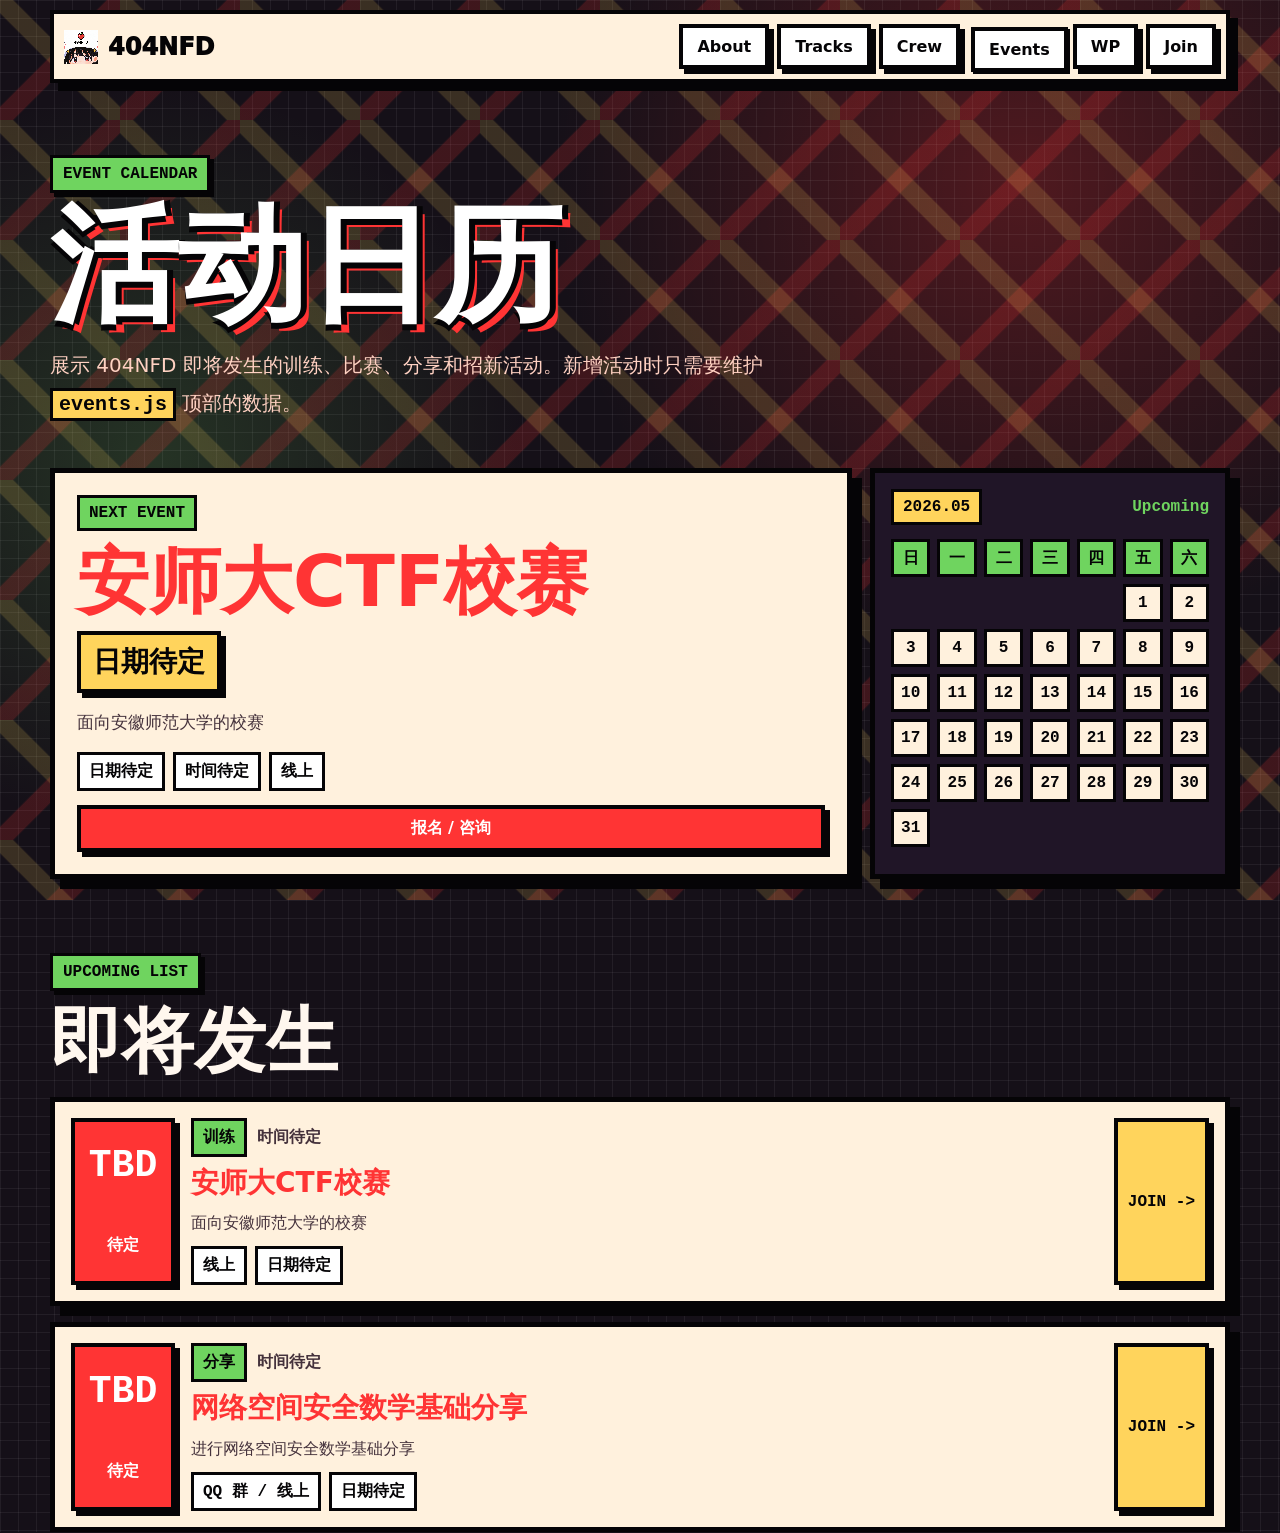
==== pages/events.html @ e7f1b1f6 "Deploy new 404NFD website" ====
<!doctype html>
<html lang="zh-CN">
  <head>
    <meta charset="UTF-8" />
    <meta name="viewport" content="width=device-width, initial-scale=1.0" />
    <meta name="description" content="404NFD CTF Team events calendar. 404NFD 战队活动日历。" />
    <meta name="theme-color" content="#151018" />
    <title>404NFD | Events</title>
    <link rel="icon" href="../assets/favicon.ico" />
    <link rel="stylesheet" href="../styles/main.css" />
    <script src="../scripts/events.js" defer></script>
  </head>
  <body>
    <header class="topbar">
      <a class="brand" href="../index.html" aria-label="404NFD home">
        <img src="../assets/favicon.ico" alt="" />
        <span>404NFD</span>
      </a>
      <nav aria-label="主导航">
        <a href="about.html">About</a>
        <a href="tracks.html">Tracks</a>
        <a href="members.html">Crew</a>
        <a href="events.html" aria-current="page">Events</a>
        <a href="wp.html">WP</a>
        <a href="join.html">Join</a>
      </nav>
    </header>

    <main>
      <section class="page-hero">
        <p class="chip">EVENT CALENDAR</p>
        <h1>活动日历</h1>
        <p class="lead">
          展示 404NFD 即将发生的训练、比赛、分享和招新活动。新增活动时只需要维护
          <code>events.js</code> 顶部的数据。
        </p>
      </section>

      <section class="event-dashboard">
        <article class="next-event" id="nextEvent" aria-live="polite"></article>
        <aside class="calendar-card">
          <div class="calendar-head">
            <span id="calendarMonth">----</span>
            <strong>Upcoming</strong>
          </div>
          <div class="calendar-grid" id="calendarGrid" aria-label="本月活动日历"></div>
        </aside>
      </section>

      <section class="events-section">
        <div class="section-title">
          <p class="chip">UPCOMING LIST</p>
          <h2>即将发生</h2>
        </div>
        <div class="event-list" id="eventList" aria-live="polite"></div>
      </section>
    </main>
  </body>
</html>
---- styles/main.css ----
:root {
  color-scheme: dark;
  --bg: #151018;
  --ink: #fff7ee;
  --muted: #ffd1c2;
  --red: #ff3434;
  --green: #6fd45f;
  --yellow: #ffd45c;
  --black: #050406;
  --line: #050406;
}

* {
  box-sizing: border-box;
}

html {
  scroll-behavior: smooth;
}

body {
  margin: 0;
  font-family: "Microsoft YaHei", "PingFang SC", system-ui, sans-serif;
  color: var(--ink);
  background:
    linear-gradient(90deg, rgba(255, 255, 255, 0.06) 1px, transparent 1px),
    linear-gradient(rgba(255, 255, 255, 0.06) 1px, transparent 1px),
    radial-gradient(circle at 80% 12%, rgba(255, 52, 52, 0.25), transparent 28%),
    radial-gradient(circle at 12% 30%, rgba(111, 212, 95, 0.18), transparent 24%),
    var(--bg);
  background-size: 18px 18px, 18px 18px, auto, auto, auto;
}

body::before {
  position: fixed;
  inset: 0;
  z-index: -1;
  pointer-events: none;
  content: "";
  background-image:
    linear-gradient(45deg, transparent 44%, rgba(255, 212, 92, 0.16) 45%, rgba(255, 212, 92, 0.16) 55%, transparent 56%),
    linear-gradient(-45deg, transparent 44%, rgba(255, 52, 52, 0.18) 45%, rgba(255, 52, 52, 0.18) 55%, transparent 56%);
  background-size: 120px 120px;
  image-rendering: pixelated;
}

a {
  color: inherit;
  text-decoration: none;
}

.topbar,
main {
  width: min(1180px, calc(100% - 28px));
  margin: 0 auto;
}

.topbar {
  position: sticky;
  top: 10px;
  z-index: 10;
  display: flex;
  align-items: center;
  justify-content: space-between;
  gap: 16px;
  padding: 10px;
  border: 4px solid var(--line);
  background: #fff1dd;
  color: var(--black);
  box-shadow: 8px 8px 0 var(--black);
}

.brand {
  display: inline-flex;
  align-items: center;
  gap: 10px;
  font-weight: 950;
  font-size: 24px;
}

.brand img {
  width: 34px;
  height: 34px;
  image-rendering: pixelated;
}

nav {
  display: flex;
  flex-wrap: wrap;
  gap: 8px;
}

nav a,
.btn {
  display: inline-flex;
  align-items: center;
  justify-content: center;
  min-height: 42px;
  padding: 9px 14px;
  border: 4px solid var(--line);
  background: #fff;
  color: var(--black);
  font-weight: 900;
  box-shadow: 5px 5px 0 var(--line);
  transition: transform 120ms ease, box-shadow 120ms ease;
}

nav a:hover,
nav a[aria-current="page"],
.btn:hover {
  transform: translate(3px, 3px);
  box-shadow: 2px 2px 0 var(--line);
}

.hero {
  display: grid;
  grid-template-columns: minmax(0, 1fr) minmax(310px, 0.78fr);
  align-items: center;
  gap: clamp(28px, 6vw, 72px);
  min-height: 78vh;
  padding: 70px 0 44px;
}

.chip {
  display: inline-flex;
  width: fit-content;
  margin: 0 0 14px;
  padding: 7px 10px;
  border: 3px solid var(--line);
  background: var(--green);
  color: var(--black);
  font-family: Consolas, monospace;
  font-weight: 900;
  box-shadow: 4px 4px 0 var(--line);
}

h1,
h2,
p {
  overflow-wrap: anywhere;
}

h1 {
  margin: 0;
  color: #fff;
  font-family: Impact, Haettenschweiler, "Arial Black", sans-serif;
  font-size: clamp(68px, 15vw, 176px);
  line-height: 0.86;
  text-shadow:
    6px 0 0 var(--black),
    0 6px 0 var(--black),
    8px 8px 0 var(--red);
}

h2 {
  margin: 0;
  font-size: clamp(32px, 6vw, 72px);
  line-height: 1;
}

.lead {
  max-width: 720px;
  margin: 24px 0 0;
  color: var(--muted);
  font-size: clamp(16px, 2vw, 20px);
  line-height: 1.9;
}

.page-hero {
  padding: 82px 0 10px;
}

.page-hero.compact {
  display: grid;
  gap: 14px;
}

.page-hero h1 {
  margin: 0;
  color: #fff;
  font-family: Impact, Haettenschweiler, "Arial Black", sans-serif;
  font-size: clamp(54px, 12vw, 128px);
  line-height: 0.9;
  text-shadow:
    6px 0 0 var(--black),
    0 6px 0 var(--black),
    8px 8px 0 var(--red);
}

.actions {
  display: flex;
  flex-wrap: wrap;
  gap: 14px;
  margin-top: 28px;
}

.btn.primary {
  background: var(--red);
  color: white;
}

.game-card,
.about-panel,
.about-cards article,
.skill-grid article,
.member-card,
.next-event,
.calendar-card,
.event-card,
.wp-summary,
.wp-guide,
.wp-card,
.join {
  border: 5px solid var(--line);
  box-shadow: 10px 10px 0 var(--line);
}

.game-card {
  position: relative;
  overflow: hidden;
  padding: 14px;
  background: #fff1dd;
  color: var(--black);
}

.game-card img {
  display: block;
  width: 100%;
  aspect-ratio: 1;
  object-fit: cover;
  object-position: top center;
  border: 4px solid var(--line);
  image-rendering: pixelated;
}

.screen-lines {
  position: absolute;
  inset: 0;
  pointer-events: none;
  background: repeating-linear-gradient(0deg, rgba(0, 0, 0, 0.09), rgba(0, 0, 0, 0.09) 2px, transparent 2px, transparent 8px);
  mix-blend-mode: multiply;
}

.hp {
  display: grid;
  gap: 8px;
  margin-top: 14px;
  font-family: Consolas, monospace;
  font-weight: 900;
}

.hp i {
  display: block;
  height: 18px;
  border: 3px solid var(--line);
  background: linear-gradient(90deg, var(--red) 72%, #fff 72%);
}

.mini-stats {
  display: flex;
  flex-wrap: wrap;
  gap: 8px;
  margin-top: 12px;
}

.mini-stats span {
  padding: 7px 9px;
  border: 3px solid var(--line);
  background: var(--yellow);
  font-family: Consolas, monospace;
  font-weight: 900;
}

.about-panel {
  display: grid;
  grid-template-columns: minmax(0, 1.05fr) minmax(280px, 0.95fr);
  gap: 18px;
  padding: 18px;
  background: #fff1dd;
  color: var(--black);
}

.about-intro {
  display: grid;
  align-content: start;
  gap: 16px;
}

.about-intro h2 {
  color: var(--red);
}

.about-intro p {
  margin: 0;
  font-size: 17px;
  line-height: 1.85;
}

.about-intro blockquote {
  display: grid;
  gap: 8px;
  margin: 0;
  padding: 16px;
  border: 4px solid var(--line);
  background: #fff;
  box-shadow: 6px 6px 0 var(--line);
  font-size: 20px;
}

.about-intro blockquote strong {
  color: var(--red);
  font-family: Consolas, monospace;
}

.about-cards {
  display: grid;
  gap: 14px;
}

.about-cards article {
  padding: 16px;
  background: #201527;
  color: var(--ink);
}

.about-cards span {
  display: inline-flex;
  margin-bottom: 10px;
  padding: 6px 9px;
  border: 3px solid var(--line);
  background: var(--yellow);
  color: var(--black);
  font-family: Consolas, monospace;
  font-weight: 900;
}

.about-cards ul {
  display: grid;
  gap: 8px;
  margin: 0;
  padding-left: 22px;
  color: var(--muted);
  line-height: 1.7;
}

.teacher-card {
  display: flex;
  align-items: center;
  justify-content: space-between;
  gap: 16px;
  flex-wrap: wrap;
}

.teacher-card strong {
  color: var(--green);
  font-size: 24px;
}

.grid-section,
.crew-section,
.events-section,
.wp-section,
.join {
  margin-top: 74px;
}

.section-title {
  margin-bottom: 20px;
}

.skill-grid {
  display: grid;
  grid-template-columns: repeat(3, minmax(0, 1fr));
  gap: 18px;
}

.skill-grid article {
  min-height: 150px;
  padding: 18px;
  background: #fff1dd;
  color: var(--black);
}

.skill-grid b {
  display: block;
  color: var(--red);
  font-family: Consolas, monospace;
  font-size: 36px;
}

.skill-grid span {
  display: block;
  margin-top: 12px;
  font-weight: 800;
  line-height: 1.65;
}

.member-grid {
  display: grid;
  grid-template-columns: repeat(3, minmax(0, 1fr));
  gap: 18px;
}

.member-card {
  display: grid;
  grid-template-rows: auto 1fr;
  min-height: 310px;
  overflow: hidden;
  background: #fff1dd;
  color: var(--black);
  transition: transform 120ms ease, box-shadow 120ms ease;
}

a.member-card:hover {
  transform: translate(4px, 4px);
  box-shadow: 6px 6px 0 var(--line);
}

.avatar-frame {
  position: relative;
  display: grid;
  place-items: center;
  min-height: 178px;
  border-bottom: 5px solid var(--line);
  overflow: hidden;
  background:
    linear-gradient(90deg, rgba(0, 0, 0, 0.08) 1px, transparent 1px),
    linear-gradient(rgba(0, 0, 0, 0.08) 1px, transparent 1px),
    #fff;
  background-size: 16px 16px;
}

.avatar-frame::after {
  position: absolute;
  inset: 0;
  pointer-events: none;
  content: "";
  background: repeating-linear-gradient(0deg, rgba(0, 0, 0, 0.08), rgba(0, 0, 0, 0.08) 2px, transparent 2px, transparent 7px);
}

.avatar-frame img {
  position: relative;
  z-index: 1;
  width: 100%;
  height: 100%;
  min-height: 178px;
  object-fit: cover;
  image-rendering: pixelated;
}

.avatar-fallback {
  position: absolute;
  z-index: 0;
  display: grid;
  place-items: center;
  width: 92px;
  height: 92px;
  border: 5px solid var(--line);
  background: var(--red);
  color: #fff;
  font-family: Consolas, monospace;
  font-size: 42px;
  font-weight: 900;
}

.member-body {
  display: grid;
  align-content: start;
  gap: 10px;
  padding: 16px;
}

.member-topline {
  display: flex;
  align-items: center;
  justify-content: space-between;
  gap: 10px;
}

.member-name {
  margin: 0;
  color: var(--red);
  font-size: 24px;
  line-height: 1.15;
}

.member-role {
  padding: 5px 8px;
  border: 3px solid var(--line);
  background: var(--green);
  color: var(--black);
  font-family: Consolas, monospace;
  font-size: 13px;
  font-weight: 900;
  white-space: nowrap;
}

.member-bio {
  margin: 0;
  color: #45323c;
  line-height: 1.72;
}

.member-tags {
  display: flex;
  flex-wrap: wrap;
  gap: 8px;
  margin-top: 4px;
}

.member-tags span {
  padding: 5px 8px;
  border: 3px solid var(--line);
  background: var(--yellow);
  color: var(--black);
  font-family: Consolas, monospace;
  font-size: 13px;
  font-weight: 900;
}

.member-more {
  margin-top: 4px;
  color: var(--red);
  font-family: Consolas, monospace;
  font-weight: 900;
}

.member-empty {
  padding: 18px;
  border: 5px solid var(--line);
  background: #fff1dd;
  color: var(--black);
  box-shadow: 10px 10px 0 var(--line);
}

.crew-gate {
  display: grid;
  gap: 12px;
  padding: 22px;
  border: 5px solid var(--line);
  background: #fff1dd;
  color: var(--black);
  box-shadow: 10px 10px 0 var(--line);
  transition: transform 120ms ease, box-shadow 120ms ease;
}

.crew-gate:hover {
  transform: translate(4px, 4px);
  box-shadow: 6px 6px 0 var(--line);
}

.crew-gate span {
  width: fit-content;
  padding: 6px 9px;
  border: 3px solid var(--line);
  background: var(--green);
  color: var(--black);
  font-family: Consolas, monospace;
  font-weight: 900;
}

.crew-gate strong {
  color: var(--red);
  font-size: clamp(28px, 5vw, 56px);
  line-height: 1;
}

.crew-gate p {
  max-width: 760px;
  margin: 0;
  color: #45323c;
  line-height: 1.75;
}

.crew-gate code,
.page-hero code {
  padding: 2px 6px;
  border: 3px solid var(--line);
  background: var(--yellow);
  color: var(--black);
  font-family: Consolas, monospace;
  font-weight: 900;
}

.event-dashboard {
  display: grid;
  grid-template-columns: minmax(0, 1fr) minmax(280px, 360px);
  gap: 18px;
  margin-top: 34px;
}

.next-event {
  display: grid;
  align-content: start;
  gap: 14px;
  min-height: 320px;
  padding: 22px;
  background: #fff1dd;
  color: var(--black);
}

.event-label,
.event-topline span {
  width: fit-content;
  padding: 6px 9px;
  border: 3px solid var(--line);
  background: var(--green);
  color: var(--black);
  font-family: Consolas, monospace;
  font-weight: 900;
}

.next-event h2 {
  color: var(--red);
}

.next-event p {
  margin: 0;
  color: #45323c;
  font-size: 17px;
  line-height: 1.8;
}

.event-countdown {
  width: fit-content;
  padding: 8px 12px;
  border: 4px solid var(--line);
  background: var(--yellow);
  color: var(--black);
  font-family: Consolas, monospace;
  font-size: 28px;
  font-weight: 900;
  box-shadow: 5px 5px 0 var(--line);
}

.event-meta {
  display: flex;
  flex-wrap: wrap;
  gap: 8px;
}

.event-meta span {
  padding: 6px 9px;
  border: 3px solid var(--line);
  background: #fff;
  color: var(--black);
  font-family: Consolas, monospace;
  font-weight: 900;
}

.calendar-card {
  padding: 16px;
  background: #201527;
}

.calendar-head {
  display: flex;
  align-items: center;
  justify-content: space-between;
  gap: 12px;
  margin-bottom: 14px;
  font-family: Consolas, monospace;
  font-weight: 900;
}

.calendar-head span {
  padding: 6px 9px;
  border: 3px solid var(--line);
  background: var(--yellow);
  color: var(--black);
}

.calendar-head strong {
  color: var(--green);
}

.calendar-grid {
  display: grid;
  grid-template-columns: repeat(7, minmax(0, 1fr));
  gap: 7px;
}

.calendar-grid b,
.calendar-cell {
  display: grid;
  place-items: center;
  min-height: 38px;
  border: 3px solid var(--line);
  background: #fff1dd;
  color: var(--black);
  font-family: Consolas, monospace;
  font-weight: 900;
}

.calendar-grid b {
  background: var(--green);
}

.calendar-cell.muted {
  opacity: 0;
}

.calendar-cell.active {
  background: var(--red);
  color: #fff;
  box-shadow: 0 0 0 3px var(--yellow) inset;
}

.event-list {
  display: grid;
  gap: 16px;
}

.event-card {
  display: grid;
  grid-template-columns: 104px minmax(0, 1fr) auto;
  gap: 16px;
  align-items: stretch;
  padding: 16px;
  background: #fff1dd;
  color: var(--black);
}

.event-date {
  display: grid;
  place-items: center;
  min-height: 92px;
  border: 4px solid var(--line);
  background: var(--red);
  color: #fff;
  font-family: Consolas, monospace;
  box-shadow: 5px 5px 0 var(--line);
}

.event-date strong {
  font-size: 38px;
  line-height: 1;
}

.event-date span {
  font-weight: 900;
}

.event-body {
  display: grid;
  gap: 10px;
}

.event-topline {
  display: flex;
  align-items: center;
  gap: 10px;
  flex-wrap: wrap;
}

.event-topline time {
  color: #45323c;
  font-family: Consolas, monospace;
  font-weight: 900;
}

.event-body h3 {
  margin: 0;
  color: var(--red);
  font-size: 28px;
  line-height: 1.15;
}

.event-body p {
  margin: 0;
  color: #45323c;
  line-height: 1.72;
}

.event-link {
  display: grid;
  place-items: center;
  min-width: 92px;
  padding: 10px;
  border: 4px solid var(--line);
  background: var(--yellow);
  color: var(--black);
  font-family: Consolas, monospace;
  font-weight: 900;
  text-align: center;
  box-shadow: 5px 5px 0 var(--line);
  transition: transform 120ms ease, box-shadow 120ms ease;
}

.event-link:hover {
  transform: translate(3px, 3px);
  box-shadow: 2px 2px 0 var(--line);
}

.wp-dashboard {
  display: grid;
  grid-template-columns: minmax(0, 1fr) minmax(280px, 360px);
  gap: 18px;
  margin-top: 34px;
}

.wp-summary,
.wp-guide,
.wp-card {
  background: #fff1dd;
  color: var(--black);
}

.wp-summary {
  display: grid;
  align-content: start;
  gap: 14px;
  min-height: 260px;
  padding: 22px;
}

.wp-label,
.wp-guide span,
.wp-card-top span {
  width: fit-content;
  padding: 6px 9px;
  border: 3px solid var(--line);
  background: var(--green);
  color: var(--black);
  font-family: Consolas, monospace;
  font-weight: 900;
}

.wp-summary h2 {
  color: var(--red);
}

.wp-summary p,
.wp-card p {
  margin: 0;
  color: #45323c;
  line-height: 1.75;
}

.wp-stats,
.wp-meta {
  display: flex;
  flex-wrap: wrap;
  gap: 8px;
}

.wp-stats span,
.wp-meta span {
  padding: 6px 9px;
  border: 3px solid var(--line);
  background: #fff;
  color: var(--black);
  font-family: Consolas, monospace;
  font-weight: 900;
}

.wp-guide {
  display: grid;
  align-content: start;
  gap: 14px;
  padding: 18px;
  background: #201527;
  color: var(--ink);
}

.wp-guide strong {
  color: var(--green);
  font-size: 28px;
}

.wp-guide ol {
  display: grid;
  gap: 10px;
  margin: 0;
  padding-left: 22px;
  color: var(--muted);
  line-height: 1.7;
}

.wp-guide code {
  padding: 2px 6px;
  border: 3px solid var(--line);
  background: var(--yellow);
  color: var(--black);
  font-family: Consolas, monospace;
  font-weight: 900;
}

.wp-grid {
  display: grid;
  grid-template-columns: repeat(2, minmax(0, 1fr));
  gap: 18px;
}

.wp-grid.featured {
  grid-template-columns: 1fr;
}

.wp-card {
  display: grid;
  align-content: start;
  gap: 12px;
  padding: 18px;
}

.wp-card-top {
  display: flex;
  align-items: center;
  justify-content: space-between;
  gap: 12px;
  flex-wrap: wrap;
}

.wp-card-top strong {
  color: #45323c;
  font-family: Consolas, monospace;
}

.wp-card h3 {
  margin: 0;
  color: var(--red);
  font-size: 28px;
  line-height: 1.15;
}

.wp-reader {
  margin: 42px 0 70px;
  padding: clamp(18px, 4vw, 34px);
  border: 5px solid var(--line);
  background: #fff1dd;
  color: var(--black);
  box-shadow: 10px 10px 0 var(--line);
}

.wp-reader h2,
.wp-reader h3,
.wp-reader h4,
.wp-reader h5 {
  color: var(--red);
  line-height: 1.2;
}

.wp-reader p,
.wp-reader li {
  color: #45323c;
  font-size: 16px;
  line-height: 1.8;
}

.wp-reader a {
  color: var(--red);
  font-weight: 900;
  text-decoration: underline;
  text-decoration-thickness: 3px;
}

.wp-reader img {
  display: block;
  width: min(100%, 920px);
  height: auto;
  margin: 16px 0 24px;
  border: 4px solid var(--line);
  background: #fff;
  box-shadow: 5px 5px 0 var(--line);
}

.wp-reader ul {
  display: grid;
  gap: 8px;
  padding-left: 22px;
}

.wp-reader blockquote {
  margin: 18px 0;
  padding: 14px 16px;
  border: 4px solid var(--line);
  background: #fff;
  box-shadow: 5px 5px 0 var(--line);
}

.wp-reader pre {
  overflow-x: auto;
  padding: 16px;
  border: 4px solid var(--line);
  background: #201527;
  color: var(--green);
  box-shadow: 5px 5px 0 var(--line);
}

.wp-reader code {
  font-family: Consolas, monospace;
}

.wp-reader p code,
.wp-reader li code {
  padding: 2px 6px;
  border: 3px solid var(--line);
  background: var(--yellow);
  color: var(--black);
  font-weight: 900;
}

.join p {
  margin: 4px 0 0;
  color: var(--muted);
  line-height: 1.7;
}

.join {
  display: grid;
  grid-template-columns: 1fr auto;
  align-items: center;
  gap: 24px;
  margin-bottom: 56px;
  padding: 24px;
  background: #201527;
}

@media (max-width: 860px) {
  .topbar,
  .hero,
  .about-panel,
  .event-dashboard,
  .wp-dashboard,
  .join {
    grid-template-columns: 1fr;
  }

  .hero {
    min-height: auto;
  }

  .topbar {
    position: static;
    align-items: flex-start;
    flex-direction: column;
  }

  .skill-grid {
    grid-template-columns: 1fr;
  }

  .member-grid {
    grid-template-columns: repeat(2, minmax(0, 1fr));
  }

  .event-card {
    grid-template-columns: 86px minmax(0, 1fr);
  }

  .wp-grid {
    grid-template-columns: 1fr;
  }

  .event-link {
    grid-column: 1 / -1;
    min-height: 46px;
  }
}

@media (max-width: 560px) {
  nav a,
  .btn,
  .actions {
    width: 100%;
  }

  .member-grid {
    grid-template-columns: 1fr;
  }

  .event-card {
    grid-template-columns: 1fr;
  }

  .event-date {
    width: 104px;
  }
}
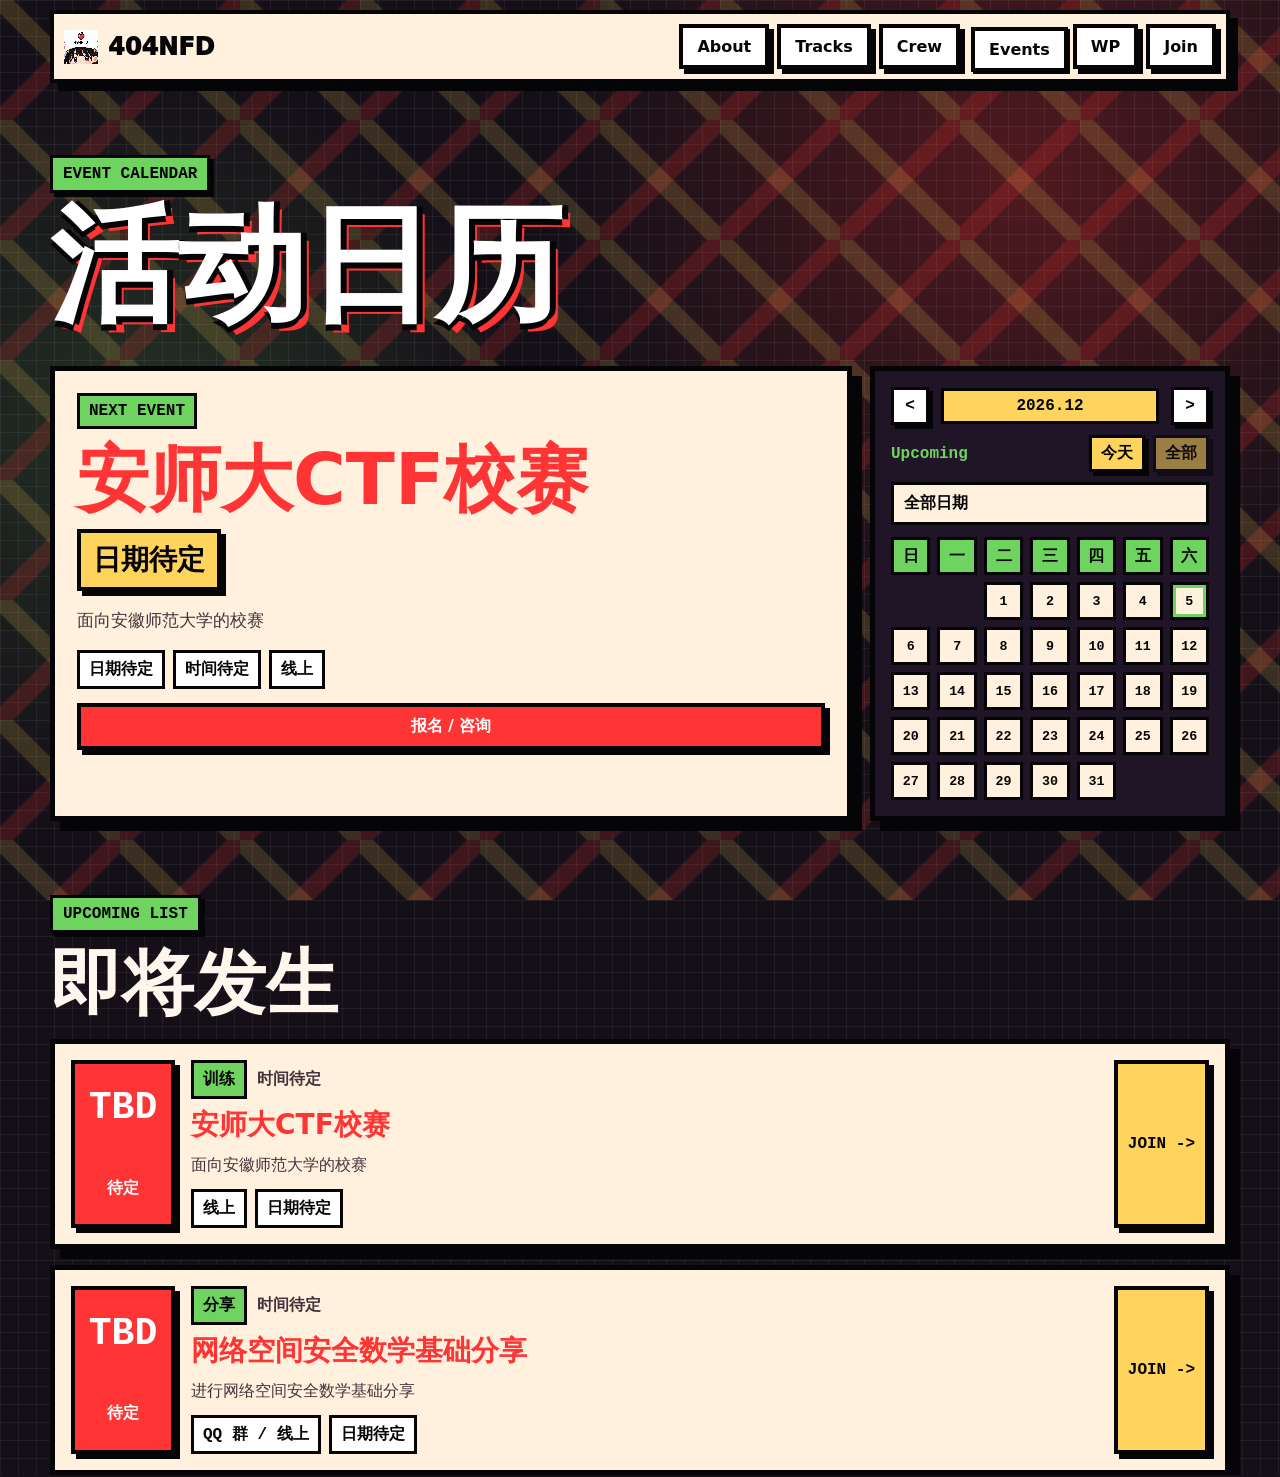
==== commit caa4bc11: "修改" ====
--- a/pages/events.html
+++ b/pages/events.html
@@ -30,19 +30,22 @@
       <section class="page-hero">
         <p class="chip">EVENT CALENDAR</p>
         <h1>活动日历</h1>
-        <p class="lead">
-          展示 404NFD 即将发生的训练、比赛、分享和招新活动。新增活动时只需要维护
-          <code>events.js</code> 顶部的数据。
-        </p>
       </section>
 
       <section class="event-dashboard">
         <article class="next-event" id="nextEvent" aria-live="polite"></article>
         <aside class="calendar-card">
           <div class="calendar-head">
+            <button class="calendar-nav" id="prevMonth" type="button" aria-label="上一个月">&lt;</button>
             <span id="calendarMonth">----</span>
+            <button class="calendar-nav" id="nextMonth" type="button" aria-label="下一个月">&gt;</button>
+          </div>
+          <div class="calendar-tools">
             <strong>Upcoming</strong>
+            <button class="calendar-tool" id="todayButton" type="button">今天</button>
+            <button class="calendar-tool" id="clearDateButton" type="button">全部</button>
           </div>
+          <p class="calendar-selection" id="calendarSelection" aria-live="polite">全部日期</p>
           <div class="calendar-grid" id="calendarGrid" aria-label="本月活动日历"></div>
         </aside>
       </section>
--- a/styles/main.css
+++ b/styles/main.css
@@ -658,22 +658,85 @@
   align-items: center;
   justify-content: space-between;
   gap: 12px;
-  margin-bottom: 14px;
+  margin-bottom: 10px;
   font-family: Consolas, monospace;
   font-weight: 900;
 }
 
 .calendar-head span {
+  flex: 1;
   padding: 6px 9px;
   border: 3px solid var(--line);
   background: var(--yellow);
   color: var(--black);
+  text-align: center;
 }
 
 .calendar-head strong {
   color: var(--green);
 }
 
+.calendar-nav,
+.calendar-tool {
+  appearance: none;
+  display: inline-grid;
+  place-items: center;
+  border-radius: 0;
+  border: 3px solid var(--line);
+  background: #fff;
+  color: var(--black);
+  font: inherit;
+  font-weight: 900;
+  cursor: pointer;
+  box-shadow: 4px 4px 0 var(--line);
+  transition: transform 120ms ease, box-shadow 120ms ease;
+}
+
+.calendar-nav {
+  width: 38px;
+  min-width: 38px;
+  height: 38px;
+  padding: 0;
+}
+
+.calendar-tools {
+  display: flex;
+  align-items: center;
+  gap: 8px;
+  flex-wrap: wrap;
+  margin-bottom: 10px;
+  font-family: Consolas, monospace;
+  font-weight: 900;
+}
+
+.calendar-tools strong {
+  margin-right: auto;
+  color: var(--green);
+}
+
+.calendar-tool {
+  min-height: 34px;
+  padding: 5px 9px;
+  background: var(--yellow);
+}
+
+.calendar-tool:disabled {
+  cursor: default;
+  opacity: 0.55;
+  transform: none;
+  box-shadow: 4px 4px 0 var(--line);
+}
+
+.calendar-selection {
+  margin: 0 0 12px;
+  padding: 8px 10px;
+  border: 3px solid var(--line);
+  background: #fff1dd;
+  color: var(--black);
+  font-family: Consolas, monospace;
+  font-weight: 900;
+}
+
 .calendar-grid {
   display: grid;
   grid-template-columns: repeat(7, minmax(0, 1fr));
@@ -696,14 +759,60 @@
   background: var(--green);
 }
 
+.calendar-cell {
+  appearance: none;
+  width: 100%;
+  padding: 0;
+  border-radius: 0;
+  cursor: pointer;
+  transition: transform 120ms ease, box-shadow 120ms ease, background 120ms ease;
+}
+
 .calendar-cell.muted {
   opacity: 0;
+  pointer-events: none;
 }
 
 .calendar-cell.active {
   background: var(--red);
   color: #fff;
   box-shadow: 0 0 0 3px var(--yellow) inset;
+}
+
+.calendar-cell.today {
+  box-shadow: 0 0 0 3px var(--green) inset;
+}
+
+.calendar-cell.active.today {
+  box-shadow:
+    0 0 0 3px var(--yellow) inset,
+    0 0 0 6px var(--green) inset;
+}
+
+.calendar-cell.selected {
+  background: var(--yellow);
+  color: var(--black);
+  transform: translate(3px, 3px);
+  box-shadow: 4px 4px 0 var(--line);
+}
+
+.calendar-cell.active.selected {
+  background: var(--red);
+  color: #fff;
+  box-shadow:
+    4px 4px 0 var(--line),
+    0 0 0 3px var(--yellow) inset;
+}
+
+.calendar-nav:hover,
+.calendar-nav:focus-visible,
+.calendar-tool:not(:disabled):hover,
+.calendar-tool:not(:disabled):focus-visible,
+.calendar-cell:hover,
+.calendar-cell:focus-visible {
+  transform: translate(3px, 3px);
+  outline: none;
+  box-shadow: 2px 2px 0 var(--line);
 }
 
 .event-list {
